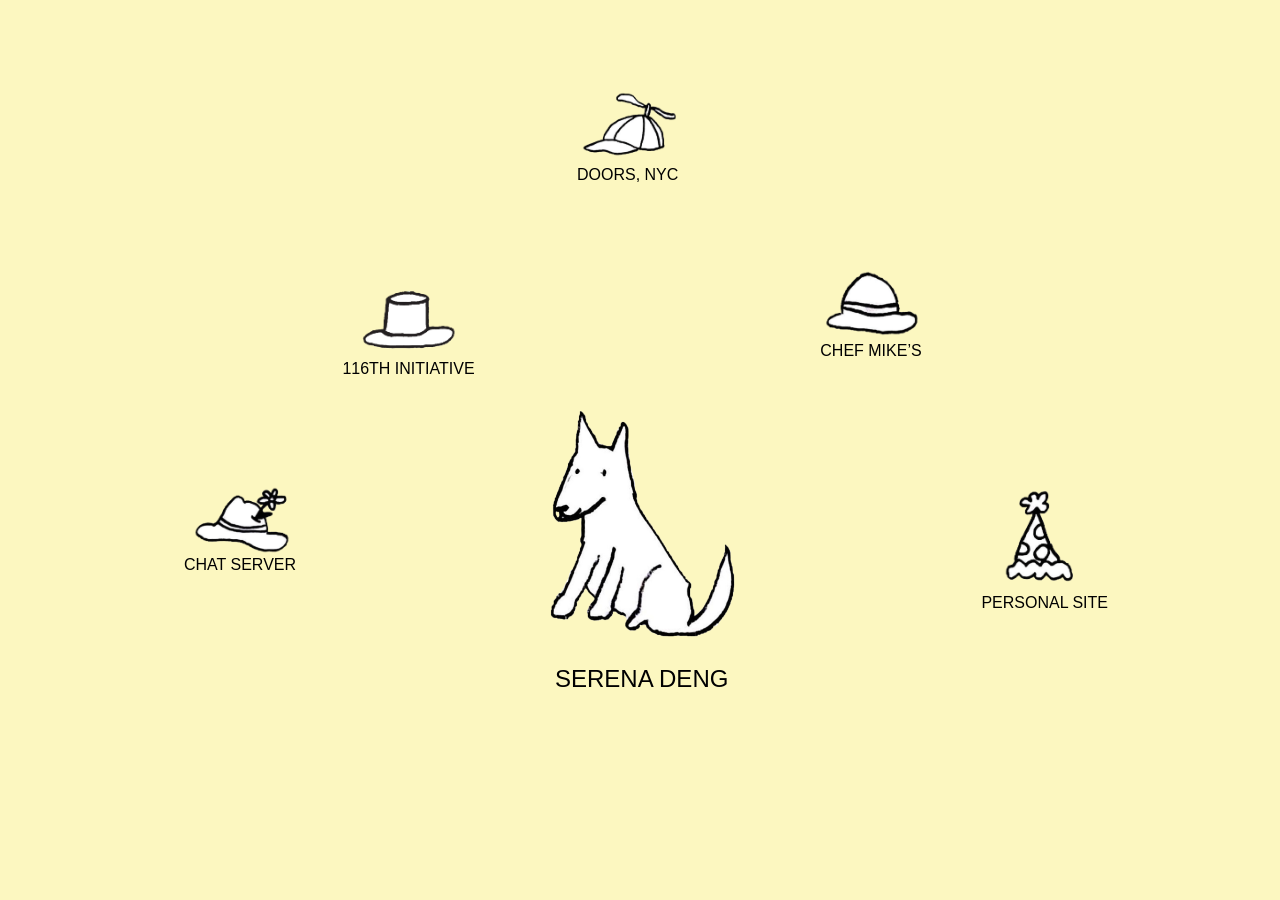
==== Index.html @ cf9ae649 "adding site files" ====
<!DOCTYPE html>
<html lang="en">
<head>
<link rel="stylesheet" href="Index.css">
<script src="Index.js"></script>
<link rel="icon" href="./components/dog.png">
<title>Serena Deng</title>
</head>

<body>
    <img id="dog" src="./components/dog.png" draggable="true"/>
    <img id="hat1" class="drag" src="./components/hat1.png" draggable="true"/>
    <img id="hat2" class="drag" src="./components/hat2.png" draggable="true"/>
    <img id="hat3" class="drag" src="./components/hat3.png" draggable="true"/>
    <img id="hat4" class="drag" src="./components/hat4.png" draggable="true"/>
    <img id="hat5" class="drag" src="./components/hat5.png" draggable="true"/>
    <a id="proj1" class="text" href="./pages/chat.html">chat server</a>
    <a id="proj2" class="text" href="./pages/116thinitiative.html">116th Initiative</a>
    <a id="proj3" class="text" href="./pages/doorsnyc.html">Doors, NYC</a>
    <a id="proj4" class="text" href="./pages/chefmikes.html">Chef Mike&#8217;s</a>
    <a id="proj5" class="text" href="./pages/personalsite.html">personal site</a>
    <a id="serena" class="text" href="./pages/about.html">Serena Deng</a>
</body>
---- Index.css ----
@import url('https://fonts.googleapis.com/css2?family=Playwrite+GB+J:ital,wght@0,100..400;1,100..400&display=swap');
::selection {
    background: #f5e35b;
  }
body {
    font-family: "Arial";
    font-weight: 500;
    text-transform: uppercase;
    background-color: #fcf7c0;
} 
#dog {
    position: absolute;
    width: 200px;
    top: 45%;
    left: 50%;
    margin-left: -100px;
    z-index: 0;
} #hat1 {
    width: 100px;
    left: 15%;
    top: 54%
} #hat2 {
    width: 100px;
    left: 28%;
    top: 30%;
} #hat3 {
    width: 100px;
    left: 50%;
    top: 10%;
    margin-left: -60px;
} #hat4 {
    width: 100px;
    top: 30%;
    right: 28%;
} #hat5 {
    width: 100px;
    right: 15%;
    top: 54%
} .drag {
    position:absolute;
    cursor: move;
    width: 120px;
    z-index: 100;
} .drag:hover {
    filter: drop-shadow(8px 8px 8px #f5e35b);
} 

#proj1 {
    left: 15%;
    top: 54%;
    margin-top: 70px;
    margin-left: -8px;
} #proj2 {
    left: 28%;
    top: 30%;
    margin-top: 90px;
    margin-left: -16px;
} #proj3 {
    left: 50%;
    top: 10%;
    margin-top: 76px;
    margin-left: -63px;
} #proj4 {
    top: 30%;
    right: 28%;
    margin-top: 72px;
} #proj5 {
    right: 15%;
    top: 54%;
    margin-top: 108px;
    margin-right: -20px;
} #serena {
    left: 50%;
    top: 45%;
    margin-top: 260px;
    margin-left: -85px;
    font-size: 24px;
} .text {
    position: absolute;
    z-index: 0;
} a {
    text-decoration: none;
    color: black;

} a:hover {
    text-decoration:underline;
    background-color: white;

}
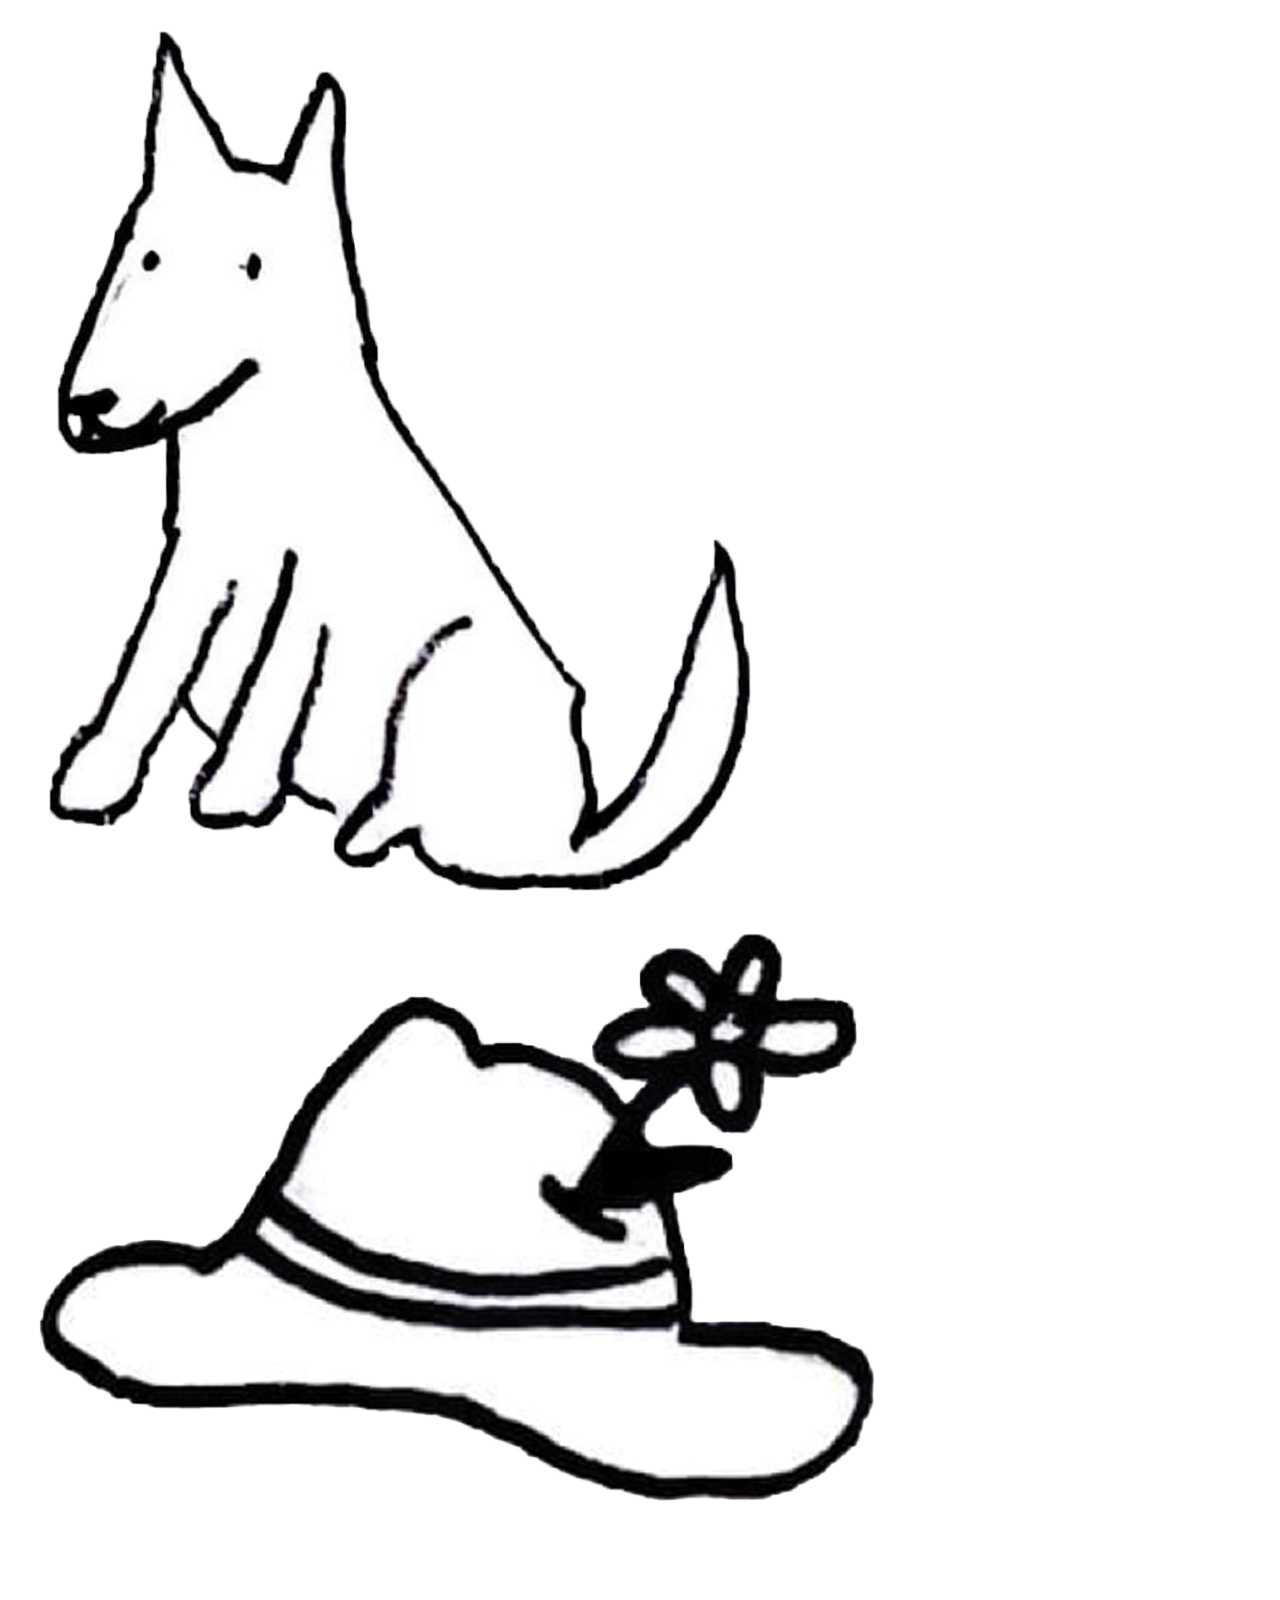
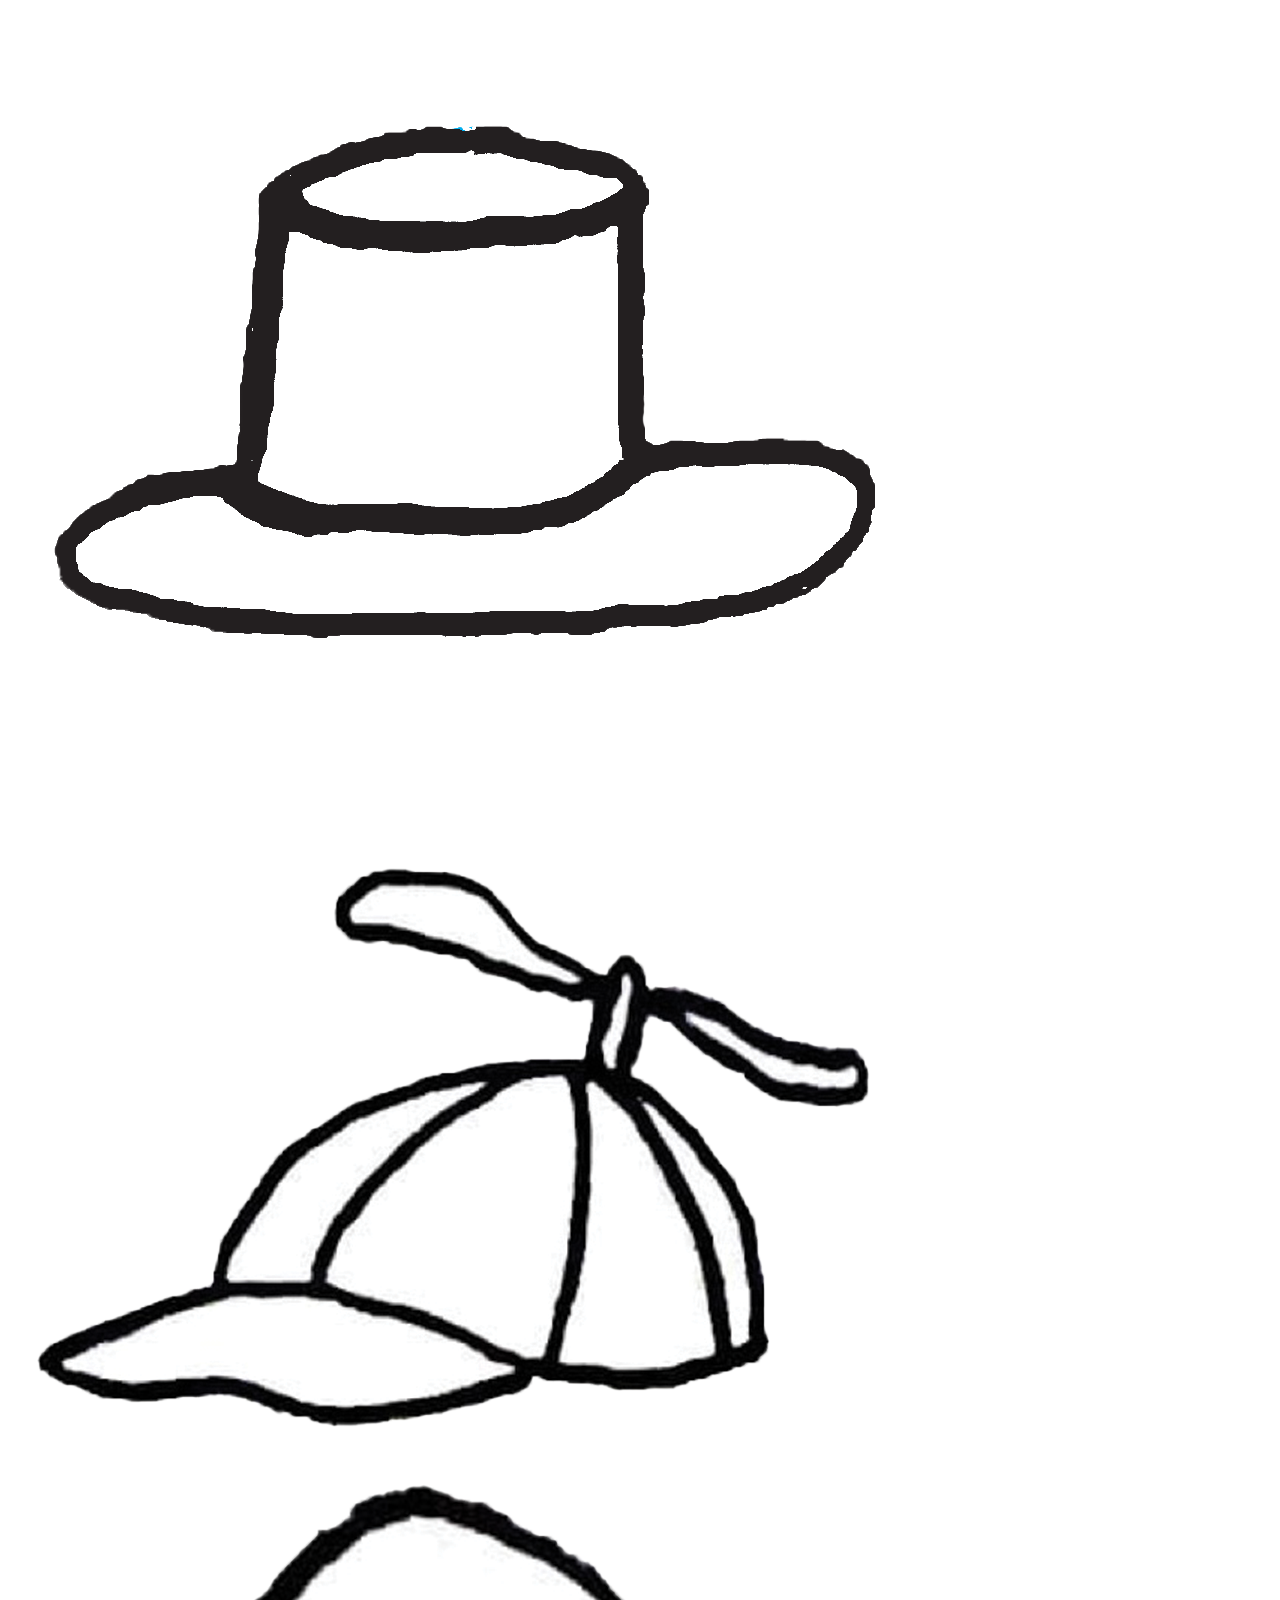
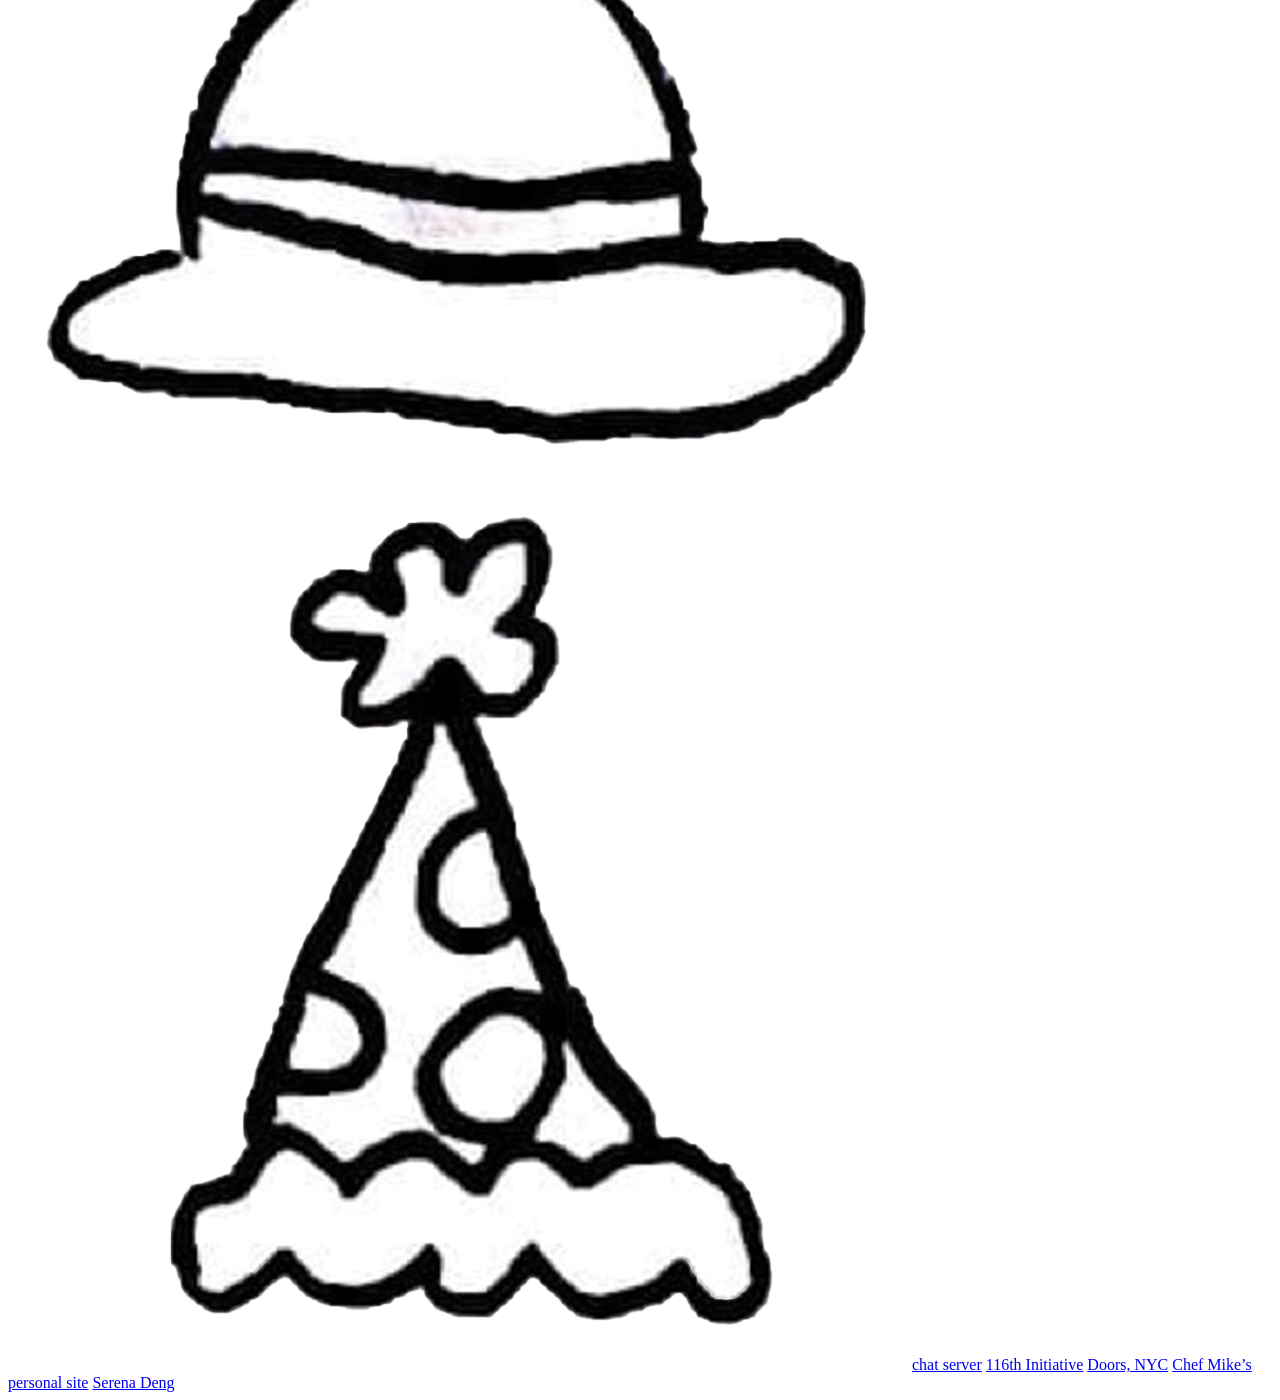
==== commit 0c2f628a: "updating index" ====
--- a/Index.html
+++ b/Index.html
@@ -1,14 +1,14 @@
 <!DOCTYPE html>
 <html lang="en">
 <head>
-<link rel="stylesheet" href="Index.css">
-<script src="Index.js"></script>
+<link rel="stylesheet" href="index.css">
+<script src="index.js"></script>
 <link rel="icon" href="./components/dog.png">
 <title>Serena Deng</title>
 </head>
 
 <body>
-    <img id="dog" src="./components/dog.png" draggable="true"/>
+    <img id="dog" src="./components/dog.png"/>
     <img id="hat1" class="drag" src="./components/hat1.png" draggable="true"/>
     <img id="hat2" class="drag" src="./components/hat2.png" draggable="true"/>
     <img id="hat3" class="drag" src="./components/hat3.png" draggable="true"/>
